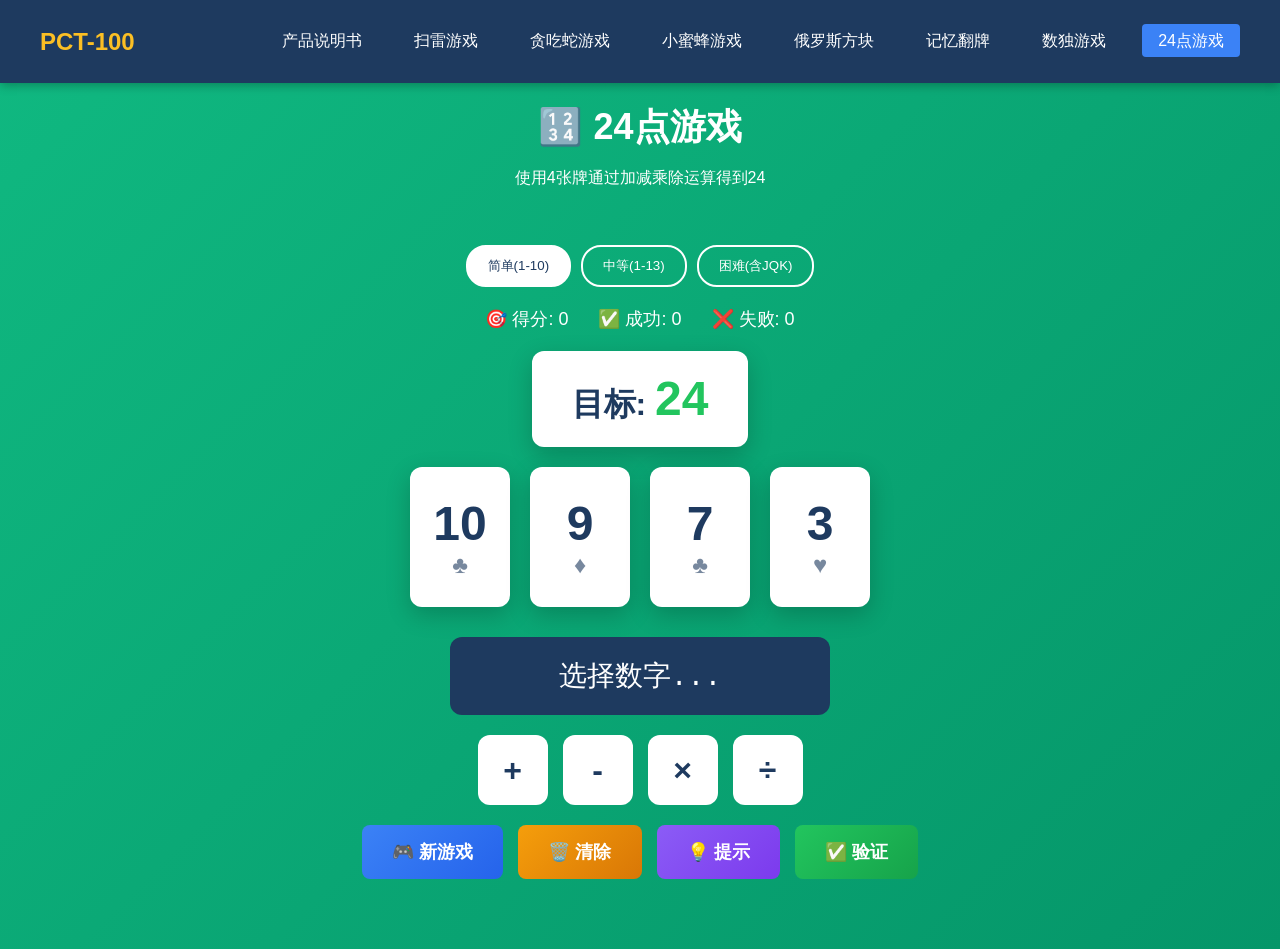
==== 24game.html @ b423b7bb "Add: 数独游戏和24点游戏" ====
<!DOCTYPE html>
<html lang="zh-CN">
<head>
  <meta charset="UTF-8">
  <meta name="viewport" content="width=device-width, initial-scale=1.0">
  <title>24点游戏 - PCT-100</title>
  <style>
    body {
      margin: 0;
      font-family: 'Segoe UI', Tahoma, Geneva, Verdana, sans-serif;
      background: linear-gradient(135deg, #10b981 0%, #059669 100%);
      min-height: 100vh;
    }
    
    .navbar {
      background: #1e3a5f;
      padding: 15px 0;
      box-shadow: 0 2px 10px rgba(0,0,0,0.3);
    }
    
    .nav-container {
      max-width: 1200px;
      margin: 0 auto;
      display: flex;
      justify-content: space-between;
      align-items: center;
      padding: 0 20px;
    }
    
    .logo {
      color: #fbbf24;
      font-size: 24px;
      font-weight: bold;
    }
    
    .nav-links {
      list-style: none;
      display: flex;
      gap: 20px;
    }
    
    .nav-links a {
      color: white;
      text-decoration: none;
      padding: 8px 16px;
      border-radius: 4px;
      transition: background 0.3s;
    }
    
    .nav-links a:hover, .nav-links a.active {
      background: #3b82f6;
    }
    
    .hero {
      text-align: center;
      padding: 20px;
      color: white;
    }
    
    .hero h1 {
      margin: 0;
      font-size: 36px;
    }
    
    .game-container {
      display: flex;
      flex-direction: column;
      align-items: center;
      padding: 20px;
    }
    
    .cards-container {
      display: flex;
      gap: 20px;
      margin-bottom: 30px;
    }
    
    .card {
      width: 100px;
      height: 140px;
      display: flex;
      flex-direction: column;
      justify-content: center;
      align-items: center;
      background: white;
      border-radius: 12px;
      box-shadow: 0 8px 25px rgba(0,0,0,0.2);
      cursor: pointer;
      transition: all 0.3s;
      font-size: 48px;
      font-weight: bold;
      color: #1e3a5f;
    }
    
    .card:hover {
      transform: translateY(-5px);
      box-shadow: 0 12px 35px rgba(0,0,0,0.3);
    }
    
    .card.selected {
      background: #3b82f6;
      color: white;
      transform: scale(1.1);
    }
    
    .card.locked {
      opacity: 0.5;
      cursor: not-allowed;
    }
    
    .card.used {
      background: #e5e7eb;
      color: #9ca3af;
    }
    
    .card-value {
      font-size: 48px;
    }
    
    .card-suit {
      font-size: 24px;
      opacity: 0.6;
    }
    
    .target-display {
      background: white;
      padding: 20px 40px;
      border-radius: 12px;
      margin-bottom: 20px;
      box-shadow: 0 8px 25px rgba(0,0,0,0.2);
    }
    
    .target-display h2 {
      margin: 0;
      font-size: 32px;
      color: #1e3a5f;
    }
    
    .target-number {
      color: #22c55e;
      font-size: 48px;
    }
    
    .expression-display {
      background: #1e3a5f;
      padding: 20px 40px;
      border-radius: 12px;
      margin-bottom: 20px;
      min-width: 300px;
      text-align: center;
    }
    
    .expression-text {
      font-size: 28px;
      color: white;
      font-family: monospace;
    }
    
    .operators {
      display: flex;
      gap: 15px;
      margin-bottom: 20px;
    }
    
    .op-btn {
      width: 70px;
      height: 70px;
      font-size: 32px;
      font-weight: bold;
      border: none;
      border-radius: 12px;
      cursor: pointer;
      transition: all 0.3s;
      background: white;
      color: #1e3a5f;
    }
    
    .op-btn:hover {
      transform: translateY(-3px);
      box-shadow: 0 6px 20px rgba(0,0,0,0.2);
    }
    
    .op-btn:disabled {
      opacity: 0.5;
      cursor: not-allowed;
    }
    
    .controls {
      display: flex;
      gap: 15px;
    }
    
    .game-btn {
      padding: 15px 30px;
      font-size: 18px;
      font-weight: bold;
      border: none;
      border-radius: 8px;
      cursor: pointer;
      transition: all 0.3s;
    }
    
    .game-btn.new-game {
      background: linear-gradient(135deg, #3b82f6 0%, #2563eb 100%);
      color: white;
    }
    
    .game-btn.new-game:hover {
      transform: translateY(-2px);
      box-shadow: 0 5px 15px rgba(59, 130, 246, 0.4);
    }
    
    .game-btn.clear {
      background: linear-gradient(135deg, #f59e0b 0%, #d97706 100%);
      color: white;
    }
    
    .game-btn.hint {
      background: linear-gradient(135deg, #8b5cf6 0%, #7c3aed 100%);
      color: white;
    }
    
    .game-btn.check {
      background: linear-gradient(135deg, #22c55e 0%, #16a34a 100%);
      color: white;
    }
    
    .message {
      margin-top: 20px;
      padding: 15px 30px;
      border-radius: 8px;
      font-size: 20px;
      font-weight: bold;
    }
    
    .message.success {
      background: rgba(34, 197, 94, 0.2);
      color: #22c55e;
      border: 2px solid #22c55e;
    }
    
    .message.error {
      background: rgba(239, 68, 68, 0.2);
      color: #ef4444;
      border: 2px solid #ef4444;
    }
    
    .message.info {
      background: rgba(59, 130, 246, 0.2);
      color: #3b82f6;
      border: 2px solid #3b82f6;
    }
    
    .difficulty-selector {
      display: flex;
      gap: 10px;
      margin-bottom: 20px;
    }
    
    .diff-btn {
      padding: 10px 20px;
      border: 2px solid white;
      background: transparent;
      color: white;
      border-radius: 20px;
      cursor: pointer;
      transition: all 0.3s;
    }
    
    .diff-btn.active {
      background: white;
      color: #1e3a5f;
    }
    
    .stats {
      display: flex;
      gap: 30px;
      margin-bottom: 20px;
      color: white;
      font-size: 18px;
    }
  </style>
</head>
<body>
<nav class="navbar">
  <div class="nav-container">
    <div class="logo">PCT-100</div>
    <ul class="nav-links">
      <li><a href="index.html">产品说明书</a></li>
      <li><a href="minesweeper.html">扫雷游戏</a></li>
      <li><a href="snake.html">贪吃蛇游戏</a></li>
      <li><a href="bee.html">小蜜蜂游戏</a></li>
      <li><a href="tetris.html">俄罗斯方块</a></li>
      <li><a href="memory.html">记忆翻牌</a></li>
      <li><a href="sudoku.html">数独游戏</a></li>
      <li><a href="24game.html" class="active">24点游戏</a></li>
    </ul>
  </div>
</nav>

<header class="hero">
  <h1>🔢 24点游戏</h1>
  <p>使用4张牌通过加减乘除运算得到24</p>
</header>

<div class="game-container">
  <div class="difficulty-selector">
    <button class="diff-btn active" onclick="setDifficulty('easy')">简单(1-10)</button>
    <button class="diff-btn" onclick="setDifficulty('medium')">中等(1-13)</button>
    <button class="diff-btn" onclick="setDifficulty('hard')">困难(含JQK)</button>
  </div>
  
  <div class="stats">
    <div>🎯 得分: <span id="score">0</span></div>
    <div>✅ 成功: <span id="success">0</span></div>
    <div>❌ 失败: <span id="fail">0</span></div>
  </div>
  
  <div class="target-display">
    <h2>目标: <span class="target-number">24</span></h2>
  </div>
  
  <div class="cards-container" id="cardsContainer"></div>
  
  <div class="expression-display">
    <div class="expression-text" id="expression">选择数字...</div>
  </div>
  
  <div class="operators">
    <button class="op-btn" onclick="applyOperator('+')">+</button>
    <button class="op-btn" onclick="applyOperator('-')">-</button>
    <button class="op-btn" onclick="applyOperator('×')">×</button>
    <button class="op-btn" onclick="applyOperator('÷')">÷</button>
  </div>
  
  <div class="controls">
    <button class="game-btn new-game" onclick="newGame()">🎮 新游戏</button>
    <button class="game-btn clear" onclick="clearExpression()">🗑️ 清除</button>
    <button class="game-btn hint" onclick="showHint()">💡 提示</button>
    <button class="game-btn check" onclick="checkAnswer()">✅ 验证</button>
  </div>
  
  <div id="message"></div>
</div>

<script>
const cards = [];
const usedCards = [];
const expression = [];
let difficulty = 'easy';
let score = 0;
let successCount = 0;
let failCount = 0;
let hintShown = false;

const suits = ['♠', '♥', '♦', '♣'];

function getCardValue() {
  if (difficulty === 'easy') {
    return Math.floor(Math.random() * 10) + 1;
  } else if (difficulty === 'medium') {
    return Math.floor(Math.random() * 13) + 1;
  } else {
    return Math.floor(Math.random() * 13) + 1;
  }
}

function getCardDisplay(value) {
  if (value === 1) return 'A';
  if (value === 11) return 'J';
  if (value === 12) return 'Q';
  if (value === 13) return 'K';
  return value.toString();
}

function newGame() {
  cards.length = 0;
  usedCards.length = 0;
  expression.length = 0;
  hintShown = false;
  
  for (let i = 0; i < 4; i++) {
    cards.push({
      value: getCardValue(),
      suit: suits[Math.floor(Math.random() * 4)],
      index: i
    });
  }
  
  while (!hasSolution(cards.map(c => c.value))) {
    cards.forEach((card, i) => {
      card.value = getCardValue();
      card.suit = suits[Math.floor(Math.random() * 4)];
    });
  }
  
  drawCards();
  updateExpression();
  showMessage('', '');
}

function drawCards() {
  const container = document.getElementById('cardsContainer');
  container.innerHTML = '';
  
  cards.forEach((card, index) => {
    const el = document.createElement('div');
    el.className = 'card';
    if (usedCards.includes(index)) {
      el.classList.add('used');
    }
    el.innerHTML = `<div class="card-value">${getCardDisplay(card.value)}</div><div class="card-suit">${card.suit}</div>`;
    el.addEventListener('click', () => selectCard(index));
    container.appendChild(el);
  });
}

function selectCard(index) {
  if (usedCards.includes(index)) return;
  
  expression.push({ type: 'number', value: cards[index].value, display: getCardDisplay(cards[index].value), cardIndex: index });
  usedCards.push(index);
  updateExpression();
  drawCards();
}

function applyOperator(op) {
  if (expression.length === 0) return;
  if (expression[expression.length - 1].type === 'operator') return;
  if (usedCards.length >= 4 && expression.length >= 7) return;
  
  expression.push({ type: 'operator', value: op });
  updateExpression();
}

function updateExpression() {
  const el = document.getElementById('expression');
  const text = expression.map(e => e.display || e.value).join(' ');
  el.textContent = text || '选择数字...';
}

function clearExpression() {
  expression.length = 0;
  usedCards.length = 0;
  hintShown = false;
  updateExpression();
  drawCards();
  showMessage('', '');
}

function parseOperator(op) {
  switch (op) {
    case '+': return '+';
    case '-': return '-';
    case '×': return '*';
    case '÷': return '/';
    default: return op;
  }
}

function checkAnswer() {
  if (expression.length !== 7) {
    showMessage('请输入完整的表达式！', 'error');
    return;
  }
  
  const expr = expression.map(e => e.type === 'number' ? e.value : parseOperator(e.value)).join('');
  
  try {
    const result = eval(expr);
    
    if (Math.abs(result - 24) < 0.001) {
      showMessage('🎉 恭喜！正确答案！', 'success');
      score += 100;
      successCount++;
      updateStats();
      
      setTimeout(() => {
        newGame();
      }, 1500);
    } else {
      showMessage(`结果是 ${result.toFixed(2)}，不是24！`, 'error');
    }
  } catch (e) {
    showMessage('表达式有误！', 'error');
  }
}

function hasSolution(nums) {
  if (nums.length === 1) {
    return Math.abs(nums[0] - 24) < 0.001;
  }
  
  for (let i = 0; i < nums.length; i++) {
    for (let j = i + 1; j < nums.length; j++) {
      const rest = nums.filter((_, k) => k !== i && k !== j);
      
      const a = nums[i];
      const b = nums[j];
      
      if (hasSolution([...rest, a + b])) return true;
      if (hasSolution([...rest, a - b])) return true;
      if (hasSolution([...rest, b - a])) return true;
      if (hasSolution([...rest, a * b])) return true;
      if (b !== 0 && hasSolution([...rest, a / b])) return true;
      if (a !== 0 && hasSolution([...rest, b / a])) return true;
    }
  }
  
  return false;
}

function findSolution(nums) {
  if (nums.length === 1) {
    if (Math.abs(nums[0].value - 24) < 0.001) {
      return nums[0].display;
    }
    return null;
  }
  
  for (let i = 0; i < nums.length; i++) {
    for (let j = i + 1; j < nums.length; j++) {
      const rest = nums.filter((_, k) => k !== i && k !== j);
      
      const a = nums[i];
      const b = nums[j];
      
      let result = findSolution([...rest, { value: a.value + b.value, display: `(${a.display}+${b.display})` }]);
      if (result) return result;
      
      result = findSolution([...rest, { value: a.value - b.value, display: `(${a.display}-${b.display})` }]);
      if (result) return result;
      
      result = findSolution([...rest, { value: b.value - a.value, display: `(${b.display}-${a.display})` }]);
      if (result) return result;
      
      result = findSolution([...rest, { value: a.value * b.value, display: `(${a.display}×${b.display})` }]);
      if (result) return result;
      
      if (b.value !== 0) {
        result = findSolution([...rest, { value: a.value / b.value, display: `(${a.display}÷${b.display})` }]);
        if (result) return result;
      }
      
      if (a.value !== 0) {
        result = findSolution([...rest, { value: b.value / a.value, display: `(${b.display}÷${a.display})` }]);
        if (result) return result;
      }
    }
  }
  
  return null;
}

function showHint() {
  if (hintShown) {
    showMessage('已经给过提示了！', 'info');
    return;
  }
  
  const cardObjects = cards.map(c => ({ value: c.value, display: getCardDisplay(c.value) }));
  const solution = findSolution(cardObjects);
  
  if (solution) {
    showMessage(`提示: ${solution} = 24`, 'info');
    hintShown = true;
  } else {
    showMessage('没有找到解法！', 'error');
  }
}

function showMessage(msg, type) {
  const el = document.getElementById('message');
  el.textContent = msg;
  el.className = `message ${type}`;
}

function setDifficulty(diff) {
  difficulty = diff;
  document.querySelectorAll('.diff-btn').forEach(btn => btn.classList.remove('active'));
  event.target.classList.add('active');
  newGame();
}

function updateStats() {
  document.getElementById('score').textContent = score;
  document.getElementById('success').textContent = successCount;
  document.getElementById('fail').textContent = failCount;
}

newGame();
</script>
</body>
</html>
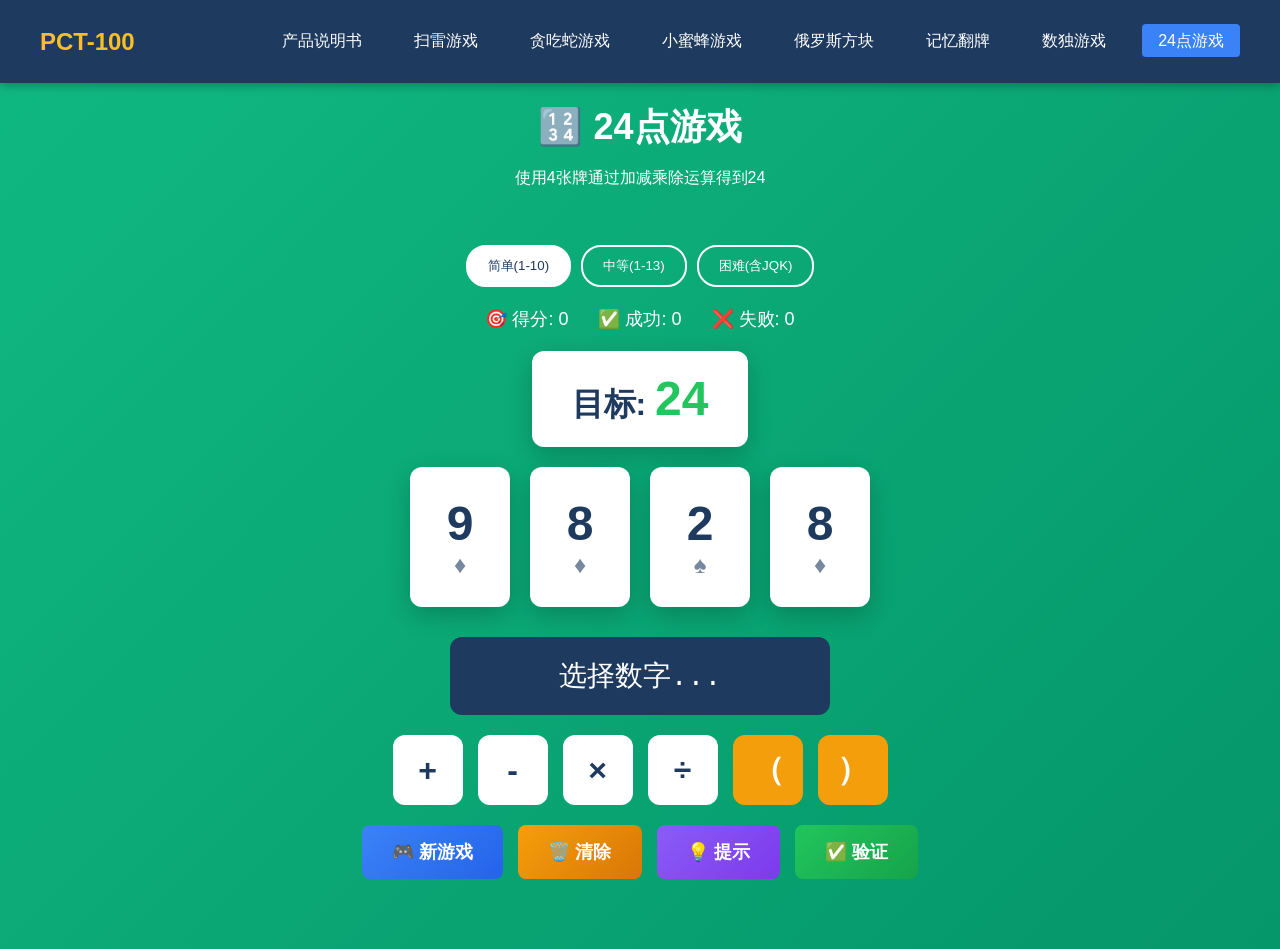
==== commit c827ba16: "Fix: 24点游戏添加括号功能" ====
--- a/24game.html
+++ b/24game.html
@@ -183,6 +183,15 @@
     .op-btn:disabled {
       opacity: 0.5;
       cursor: not-allowed;
+    }
+    
+    .paren-btn {
+      background: #f59e0b;
+      color: white;
+    }
+    
+    .paren-btn:hover {
+      background: #d97706;
     }
     
     .controls {
@@ -331,6 +340,8 @@
     <button class="op-btn" onclick="applyOperator('-')">-</button>
     <button class="op-btn" onclick="applyOperator('×')">×</button>
     <button class="op-btn" onclick="applyOperator('÷')">÷</button>
+    <button class="op-btn paren-btn" onclick="applyOperator('(')">（</button>
+    <button class="op-btn paren-btn" onclick="applyOperator(')')">）</button>
   </div>
   
   <div class="controls">
@@ -377,6 +388,7 @@
   cards.length = 0;
   usedCards.length = 0;
   expression.length = 0;
+  openParens = 0;
   hintShown = false;
   
   for (let i = 0; i < 4; i++) {
@@ -424,12 +436,39 @@
   drawCards();
 }
 
+let openParens = 0;
+
 function applyOperator(op) {
-  if (expression.length === 0) return;
-  if (expression[expression.length - 1].type === 'operator') return;
-  if (usedCards.length >= 4 && expression.length >= 7) return;
-  
-  expression.push({ type: 'operator', value: op });
+  if (op === '(') {
+    expression.push({ type: 'paren', value: '(', display: '(' });
+    openParens++;
+    updateExpression();
+    return;
+  }
+  
+  if (op === ')') {
+    if (openParens > 0 && expression.length > 0 && expression[expression.length - 1].type !== 'operator' && expression[expression.length - 1].value !== '(') {
+      expression.push({ type: 'paren', value: ')', display: ')' });
+      openParens--;
+      updateExpression();
+    }
+    return;
+  }
+  
+  if (expression.length === 0) {
+    if (op === '-' || op === '+') {
+      expression.push({ type: 'operator', value: op, display: op });
+      updateExpression();
+      return;
+    }
+    return;
+  }
+  
+  const last = expression[expression.length - 1];
+  if (last.type === 'operator' && !(last.value === '-' || last.value === '+')) return;
+  if (last.value === '(') return;
+  
+  expression.push({ type: 'operator', value: op, display: op });
   updateExpression();
 }
 
@@ -442,6 +481,7 @@
 function clearExpression() {
   expression.length = 0;
   usedCards.length = 0;
+  openParens = 0;
   hintShown = false;
   updateExpression();
   drawCards();
@@ -459,12 +499,22 @@
 }
 
 function checkAnswer() {
-  if (expression.length !== 7) {
-    showMessage('请输入完整的表达式！', 'error');
+  const numCount = expression.filter(e => e.type === 'number').length;
+  if (numCount !== 4) {
+    showMessage(`请使用全部4个数字！当前使用了${numCount}个`, 'error');
     return;
   }
   
-  const expr = expression.map(e => e.type === 'number' ? e.value : parseOperator(e.value)).join('');
+  if (openParens !== 0) {
+    showMessage('括号不匹配！', 'error');
+    return;
+  }
+  
+  const expr = expression.map(e => {
+    if (e.type === 'number') return e.value;
+    if (e.type === 'paren') return e.value;
+    return parseOperator(e.value);
+  }).join('');
   
   try {
     const result = eval(expr);
